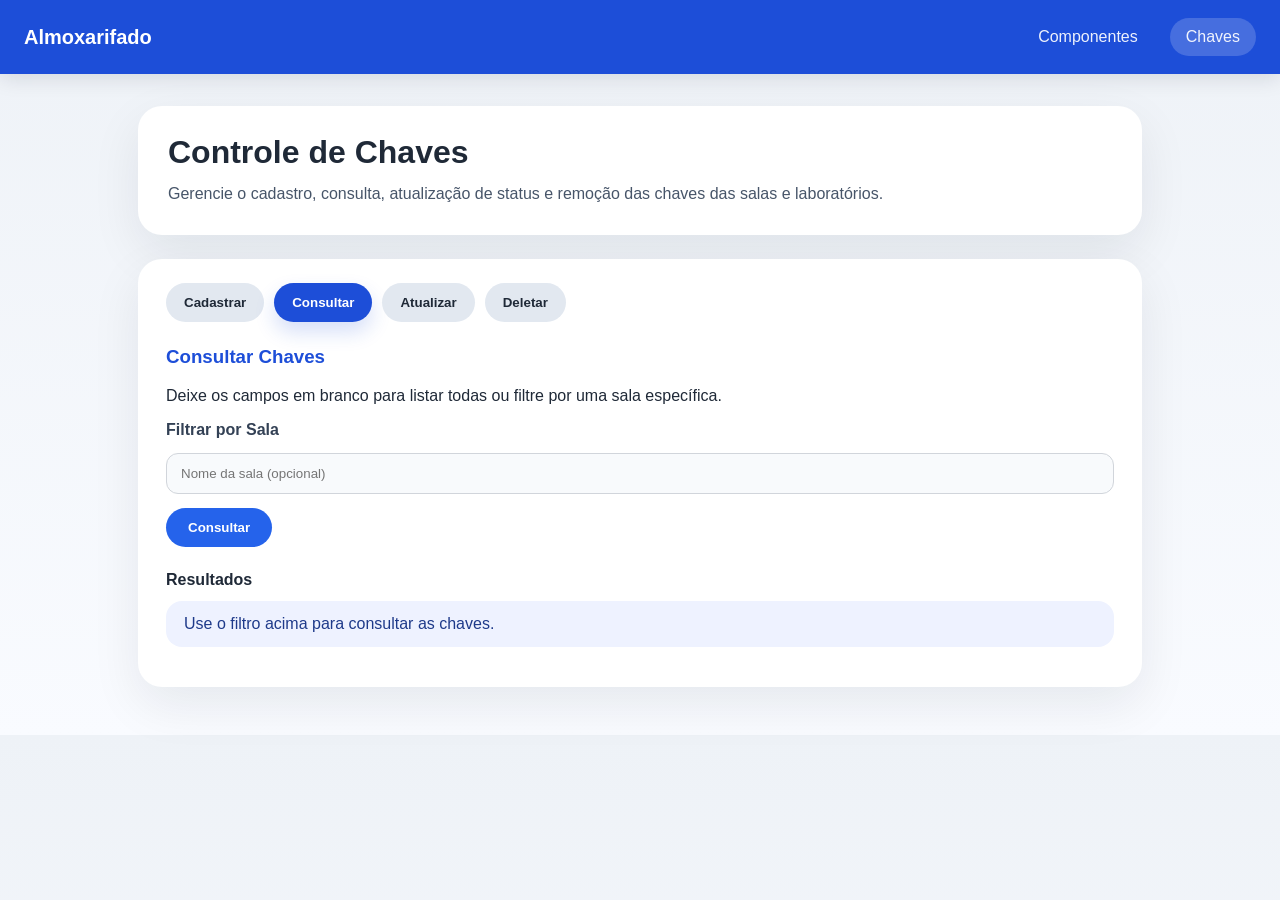
==== src/main/resources/static/chaves/index.html @ a3c631e8 "feat: Funciona :D" ====
<!DOCTYPE html>
<html lang="pt-br">
    <head>
        <meta charset="UTF-8">
        <title>Gerenciamento de Chaves</title>
        <link rel="stylesheet" href="style.css">
        <script defer src="script.js"></script>
    </head>
    <body>
        <header class="topbar">
            <div class="brand">Almoxarifado</div>
            <nav class="page-nav">
                <a href="../componentes/index.html" class="nav-link">Componentes</a>
                <a href="../chaves/index.html" class="nav-link active">Chaves</a>
            </nav>
        </header>

        <main class="container">
            <section class="hero">
                <h1>Controle de Chaves</h1>
                <p>Gerencie o cadastro, consulta, atualização de status e remoção das chaves das salas e laboratórios.</p>
            </section>

            <section class="action-panel">
                <div class="action-list">
                    <button class="action-button active" data-action="cadastrar">Cadastrar</button>
                    <button class="action-button" data-action="consultar">Consultar</button>
                    <button class="action-button" data-action="atualizar">Atualizar</button>
                    <button class="action-button" data-action="deletar">Deletar</button>
                </div>

                <div class="action-content">
                    
                    <article class="action-card active" data-action="cadastrar">
                        <div class="object-panel active" data-object="chaves">
                            <h3>Cadastrar Nova Chave</h3>
                            <form class="component-form" data-object="chaves">
                                <label>Identificador da Sala</label>
                                <input type="text" name="sala" placeholder="Ex: Sala 102, Lab de Eletrônica" required>

                                <label>Status Inicial</label>
                                <select name="status" required>
                                    <option value="">Selecione o status</option>
                                    <option value="DISPONÍVEL">DISPONÍVEL</option>
                                    <option value="EMPRESTADA">EMPRESTADA</option>
                                    <option value="DESATIVADA">DESATIVADA</option>
                                </select>

                                <button type="submit">Cadastrar Chave</button>
                            </form>
                        </div>
                    </article>

                    <article class="action-card" data-action="consultar">
                        <div class="object-panel active" data-object="chaves">
                            <h3>Consultar Chaves</h3>
                            <p>Deixe os campos em branco para listar todas ou filtre por uma sala específica.</p>
                            <form class="consult-form" data-object="chaves">
                                <label>Filtrar por Sala</label>
                                <input type="text" name="sala" placeholder="Nome da sala (opcional)">
                                <button type="submit">Consultar</button>
                            </form>
                        </div>

                        <div class="consulta-result">
                            <h4>Resultados</h4>
                            <div id="consultaMensagem" class="info-box">Use o filtro acima para consultar as chaves.</div>
                            <ul id="consultaResultado" class="result-list"></ul>
                        </div>
                    </article>

                    <article class="action-card" data-action="atualizar">
                        <div class="object-panel active" data-object="chaves">
                            <h3>Atualizar Status da Chave</h3>
                            <p>Informe o ID da chave e selecione as novas informações que deseja salvar.</p>
                            <form class="update-form" data-object="chaves">
                                <label>ID do Registro</label>
                                <input type="number" name="id" min="1" placeholder="ID da chave" required>

                                <label>Alterar Nome da Sala (Opcional)</label>
                                <input type="text" name="sala" placeholder="Novo nome da sala">

                                <label>Alterar Status (Opcional)</label>
                                <select name="status">
                                    <option value="">Manter atual</option>
                                    <option value="DISPONÍVEL">DISPONÍVEL</option>
                                    <option value="EMPRESTADA">EMPRESTADA</option>
                                    <option value="DESATIVADA">DESATIVADA</option>
                                </select>

                                <button type="submit">Enviar atualização</button>
                            </form>
                        </div>
                    </article>

                    <article class="action-card" data-action="deletar">
                        <h3>Deletar Chave</h3>
                        <p>Atenção! Esta ação removerá permanentemente o registro da chave do sistema.</p>
                        <form class="delete-form" data-object="chaves">
                            <label>ID da Chave</label>
                            <input type="number" name="id" min="1" placeholder="Digite o ID" required>
                            <button type="submit">Deletar</button>
                        </form>
                    </article>

                </div>
            </section>
        </main>
    </body>
</html>
---- src/main/resources/static/chaves/style.css ----
* {
    box-sizing: border-box;
}

body {
    margin: 0;
    font-family: "Segoe UI", Tahoma, Geneva, Verdana, sans-serif;
    background: linear-gradient(180deg, #eef2f7 0%, #f9fbff 100%);
    color: #1f2937;
}

.topbar {
    display: flex;
    justify-content: space-between;
    align-items: center;
    padding: 18px 24px;
    background: #1d4ed8;
    color: white;
    box-shadow: 0 4px 20px rgba(15, 23, 42, 0.12);
}

.brand {
    font-size: 1.25rem;
    font-weight: 700;
}

.page-nav {
    display: flex;
    gap: 16px;
    flex-wrap: wrap;
}

.nav-link {
    color: rgba(255, 255, 255, 0.92);
    text-decoration: none;
    padding: 10px 16px;
    border-radius: 999px;
    transition: background 0.2s ease;
}

.nav-link:hover,
.nav-link.active {
    background: rgba(255, 255, 255, 0.18);
}

.container {
    max-width: 1040px;
    margin: 32px auto 48px;
    padding: 0 18px;
}

.hero {
    background: white;
    padding: 28px 30px;
    border-radius: 24px;
    box-shadow: 0 18px 50px rgba(15, 23, 42, 0.08);
    margin-bottom: 24px;
}

.hero h1 {
    margin: 0 0 10px;
    font-size: 2rem;
}

.hero p {
    margin: 0;
    color: #475569;
    line-height: 1.65;
}

.selector-panel,
.action-panel {
    background: white;
    border-radius: 24px;
    box-shadow: 0 18px 50px rgba(15, 23, 42, 0.08);
    padding: 24px 28px;
    margin-bottom: 24px;
}

.selector-title h2 {
    margin: 0 0 12px;
    color: #1d4ed8;
}

.object-tabs,
.action-list {
    display: flex;
    gap: 10px;
    flex-wrap: wrap;
}

.object-button,
.action-button {
    border: none;
    border-radius: 999px;
    padding: 12px 18px;
    background: #e2e8f0;
    color: #1f2937;
    cursor: pointer;
    font-weight: 600;
    transition: background 0.2s ease, transform 0.2s ease;
}

.object-button:hover,
.action-button:hover {
    background: #cbd5e1;
}

.object-button.active,
.action-button.active {
    background: #1d4ed8;
    color: white;
    box-shadow: 0 10px 20px rgba(29, 78, 216, 0.18);
}

.action-content {
    margin-top: 24px;
}

.action-card {
    display: none;
}

.action-card.active {
    display: block;
}

.object-panel {
    display: none;
}

.object-panel.active {
    display: block;
}

.object-panel h3 {
    margin-top: 0;
    color: #1d4ed8;
}

.component-form,
.consult-form,
.update-form,
.delete-form {
    display: grid;
    gap: 14px;
    margin-top: 16px;
}

.component-form label,
.consult-form label,
.update-form label,
.delete-form label {
    font-weight: 600;
    color: #334155;
}

.component-form input,
.component-form textarea,
.component-form select,
.consult-form input,
.consult-form textarea,
.consult-form select,
.update-form input,
.update-form textarea,
.delete-form input {
    width: 100%;
    padding: 12px 14px;
    border: 1px solid #d1d5db;
    border-radius: 12px;
    background: #f8fafc;
    color: #0f172a;
    outline: none;
    transition: border-color 0.2s ease, box-shadow 0.2s ease;
}

.component-form input:focus,
.component-form textarea:focus,
.component-form select:focus,
.consult-form input:focus,
.consult-form textarea:focus,
.consult-form select:focus,
.update-form input:focus,
.update-form textarea:focus,
.delete-form input:focus {
    border-color: #3b82f6;
    box-shadow: 0 0 0 4px rgba(59, 130, 246, 0.14);
}

.component-form textarea,
.update-form textarea {
    resize: vertical;
}

.component-form button,
.consult-form button,
.update-form button,
.delete-form button {
    width: fit-content;
    padding: 12px 22px;
    border: none;
    border-radius: 999px;
    background: #2563eb;
    color: white;
    font-weight: 700;
    cursor: pointer;
    transition: background 0.2s ease, transform 0.2s ease;
}

.component-form button:hover,
.consult-form button:hover,
.update-form button:hover,
.delete-form button:hover {
    background: #1d4ed8;
    transform: translateY(-1px);
}

.consulta-result {
    margin-top: 24px;
}

.consulta-result h4 {
    margin-bottom: 12px;
}

.info-box {
    padding: 14px 18px;
    border-radius: 16px;
    background: #eef2ff;
    color: #1e3a8a;
    margin-bottom: 16px;
}

.result-list {
    list-style: none;
    padding: 0;
    margin: 0;
    display: grid;
    gap: 10px;
}

.result-list li {
    padding: 16px;
    background: #f8fafc;
    border: 1px solid #e2e8f0;
    border-radius: 16px;
    color: #0f172a;
}

@media (max-width: 840px) {
    .action-list,
    .object-tabs,
    .page-nav {
        justify-content: center;
    }
}

@media (max-width: 640px) {
    .topbar,
    .selector-panel,
    .action-panel {
        padding: 18px 16px;
    }

    .object-button,
    .action-button {
        width: 100%;
    }
}

.tabela-resultados {
    width: 100%;
    border-collapse: collapse;
    margin-top: 15px;
    font-family: sans-serif;
    background-color: #fff;
    border-radius: 8px;
    overflow: hidden;
    box-shadow: 0 2px 5px rgba(0,0,0,0.05);
}

.tabela-resultados th, 
.tabela-resultados td {
    padding: 12px 15px;
    text-align: left;
    border-bottom: 1px solid #edf2f7;
}

.tabela-resultados th {
    background-color: #f7fafc;
    color: #4a5568;
    font-weight: 600;
    text-transform: uppercase;
    font-size: 0.85rem;
    letter-spacing: 0.5px;
}

.tabela-resultados tr:hover {
    background-color: #f8fafc;
}
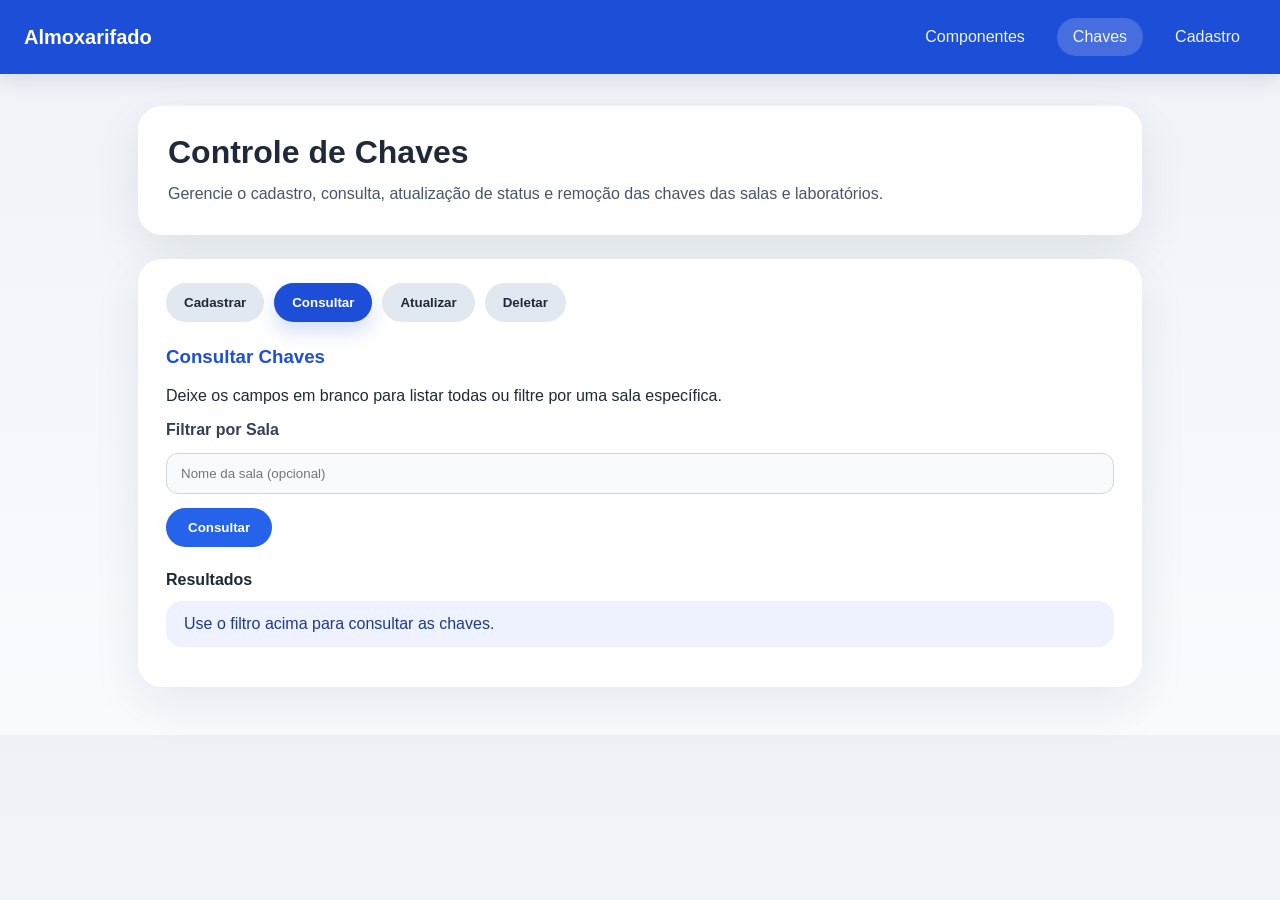
==== commit db45dbf2: "front praticamente pronto" ====
--- a/src/main/resources/static/chaves/index.html
+++ b/src/main/resources/static/chaves/index.html
@@ -12,6 +12,7 @@
             <nav class="page-nav">
                 <a href="../componentes/index.html" class="nav-link">Componentes</a>
                 <a href="../chaves/index.html" class="nav-link active">Chaves</a>
+                <a href="../cadastro/index.html" class="nav-link">Cadastro</a>
             </nav>
         </header>
 
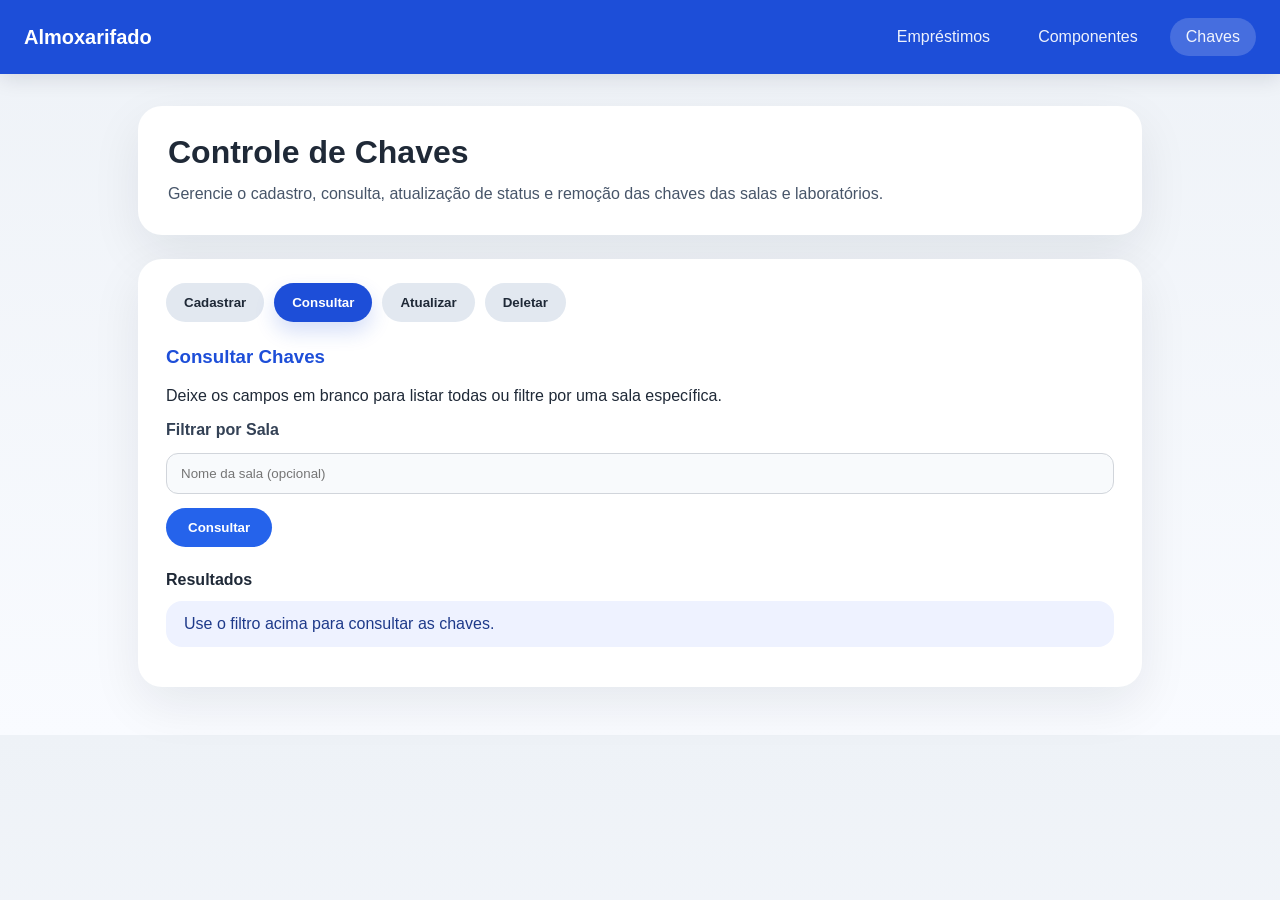
==== commit 8d504386: "concertando umas coisas ai" ====
--- a/src/main/resources/static/chaves/index.html
+++ b/src/main/resources/static/chaves/index.html
@@ -10,9 +10,9 @@
         <header class="topbar">
             <div class="brand">Almoxarifado</div>
             <nav class="page-nav">
+                <a href="../emprestimos/index.html" class="nav-link">Empréstimos</a>
                 <a href="../componentes/index.html" class="nav-link">Componentes</a>
                 <a href="../chaves/index.html" class="nav-link active">Chaves</a>
-                <a href="../cadastro/index.html" class="nav-link">Cadastro</a>
             </nav>
         </header>
 
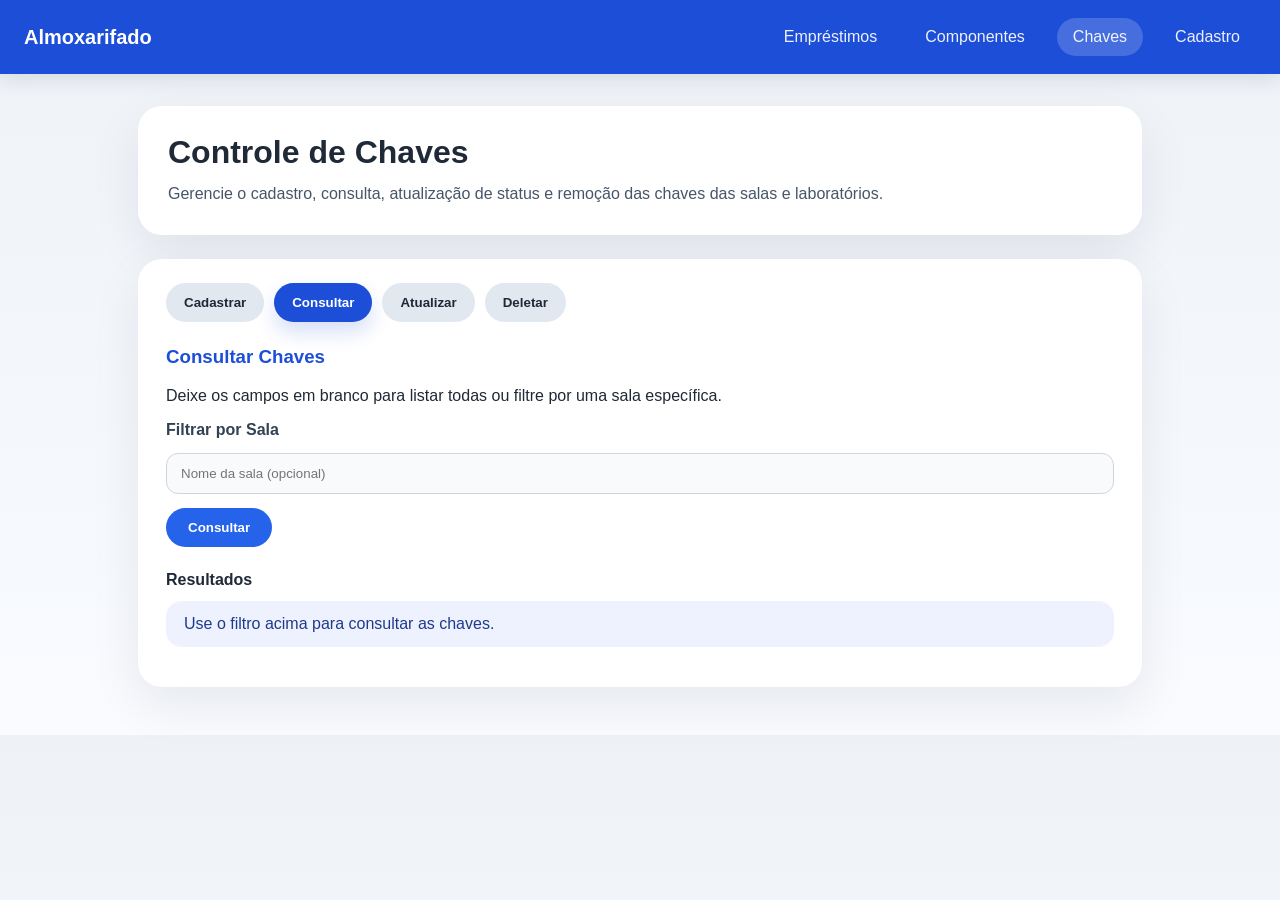
==== commit 96b0e897: "Merge branch 'develop' into emprestar/luigi" ====
--- a/src/main/resources/static/chaves/index.html
+++ b/src/main/resources/static/chaves/index.html
@@ -13,6 +13,7 @@
                 <a href="../emprestimos/index.html" class="nav-link">Empréstimos</a>
                 <a href="../componentes/index.html" class="nav-link">Componentes</a>
                 <a href="../chaves/index.html" class="nav-link active">Chaves</a>
+                <a href="../cadastro/index.html" class="nav-link">Cadastro</a>
             </nav>
         </header>
 
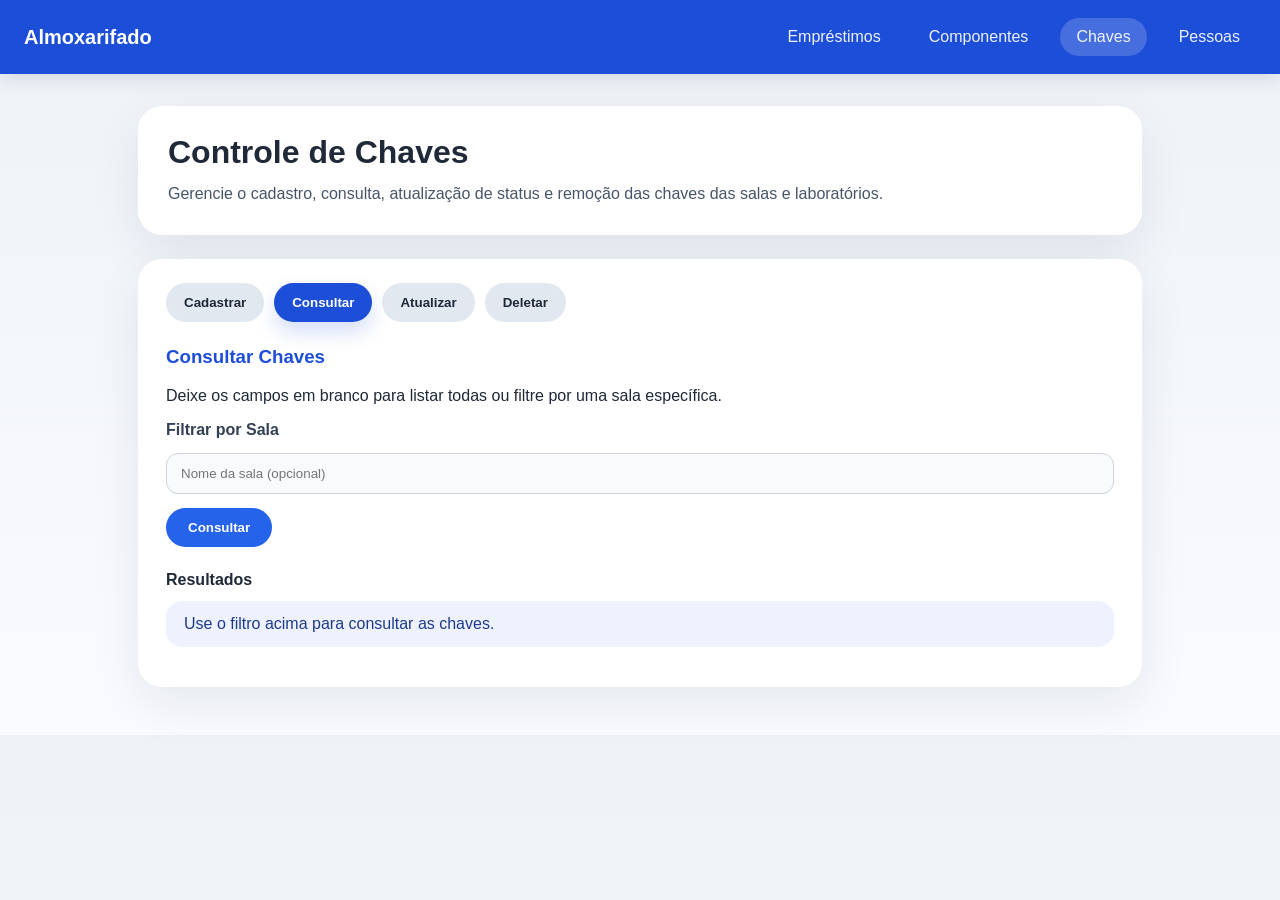
==== commit 1fcdb22c: "fica ai" ====
--- a/src/main/resources/static/chaves/index.html
+++ b/src/main/resources/static/chaves/index.html
@@ -13,7 +13,7 @@
                 <a href="../emprestimos/index.html" class="nav-link">Empréstimos</a>
                 <a href="../componentes/index.html" class="nav-link">Componentes</a>
                 <a href="../chaves/index.html" class="nav-link active">Chaves</a>
-                <a href="../cadastro/index.html" class="nav-link">Cadastro</a>
+                <a href="../cadastro/index.html" class="nav-link">Pessoas</a>
             </nav>
         </header>
 
